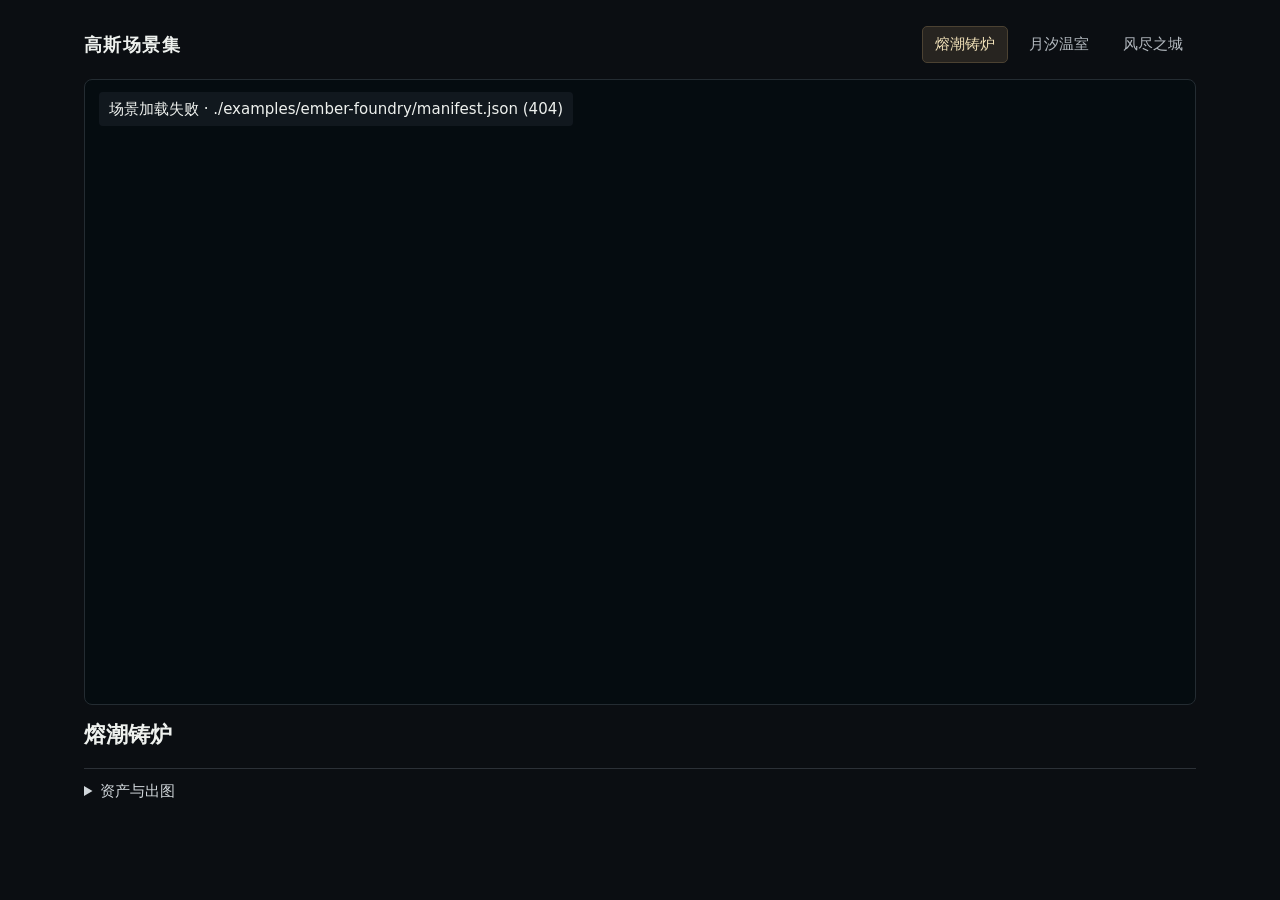
==== index.html @ 3013539a "Publish the skill and scene gallery" ====
<!doctype html>
<html lang="zh-CN">
<head>
  <meta charset="utf-8">
  <meta name="viewport" content="width=device-width, initial-scale=1">
  <meta name="color-scheme" content="dark">
  <title>Make Game Assets · 高斯场景集</title>
  <link rel="stylesheet" href="./style.css">
</head>
<body>
  <main>
    <header>
      <h1>高斯场景集</h1>
      <nav id="scenes" aria-label="切换场景">
        <button type="button" data-scene="ember-foundry" aria-pressed="true">熔潮铸炉</button>
        <button type="button" data-scene="moonpool-conservatory" aria-pressed="false">月汐温室</button>
        <button type="button" data-scene="windward-citadel" aria-pressed="false">风尽之城</button>
      </nav>
    </header>
    <section aria-labelledby="scene-name">
      <div class="stage">
        <canvas id="stage" tabindex="0" aria-label="拖动或使用方向键旋转，滚轮缩放"></canvas>
        <p id="message" role="status">正在加载场景…</p>
      </div>
      <div class="caption">
        <div>
          <h2 id="scene-name">熔潮铸炉</h2>
          <p id="scene-description"></p>
        </div>
        <a id="play" hidden>进入可玩版 ↗</a>
      </div>
    </section>
    <details id="inspector">
      <summary>资产与出图</summary>
      <div class="controls">
        <label>查看 <select id="asset" aria-label="查看独立资产" disabled><option value="">完整场景</option></select></label>
        <label>出图 <select id="mode"><option value="pixel">像素后处理</option><option value="raw">原始高斯</option></select></label>
        <button type="button" id="motion" aria-pressed="false" disabled>播放动态</button>
        <button type="button" id="reset" disabled>复位镜头</button>
        <button type="button" id="compare" disabled>导出同帧对比</button>
      </div>
      <p id="view-info" class="muted" aria-live="polite"></p>
      <div id="asset-links" class="links" hidden>
        <a id="download-splat" download>下载 .splat</a>
        <a id="download-editable" download>下载可编辑数据</a>
      </div>
      <div id="captures" hidden>
        <div class="comparison">
          <figure><img id="raw-preview" alt="原始高斯"><figcaption><a id="capture-raw" download>原始高斯 PNG</a></figcaption></figure>
          <figure><img id="pixel-preview" alt="像素后处理"><figcaption><a id="capture-pixel" download>像素后处理 PNG</a></figcaption></figure>
        </div>
        <div class="links">
          <a id="capture-details" download>细节遮罩 PNG</a>
          <a id="capture-metadata" download>帧信息 JSON</a>
        </div>
      </div>
    </details>
    <noscript>请启用 JavaScript 以渲染三维场景。</noscript>
  </main>
  <script type="module" src="./gallery.mjs"></script>
</body>
</html>
---- style.css ----
:root {
  color-scheme: dark;
  font: 15px/1.5 system-ui, -apple-system, "PingFang SC", sans-serif;
  background: #0b0e12;
  color: #eef1ee;
}
* { box-sizing: border-box; }
[hidden] { display: none !important; }
body { margin: 0; }
main { width: min(1160px, 100%); margin: auto; padding: 26px 24px 48px; }
header, .caption { display: flex; align-items: center; justify-content: space-between; gap: 14px; }
header { margin-bottom: 16px; flex-wrap: wrap; }
h1, h2, p, figure { margin: 0; }
h1 { font-size: 18px; font-weight: 650; letter-spacing: .08em; }
h2 { font-size: 22px; font-weight: 640; line-height: 1.35; }
nav, .controls, .links { display: flex; gap: 8px; align-items: center; flex-wrap: wrap; }
button, select { font: inherit; color: inherit; padding: 6px 12px; border: 1px solid #343b42; border-radius: 5px; background: #151a20; }
button:not(:disabled), select:not(:disabled), summary { cursor: pointer; }
nav button { border-color: transparent; background: transparent; color: #b3b9bf; }
nav button[aria-pressed=true], #motion[aria-pressed=true] { color: #f2e2b9; background: #272420; border-color: #4c4232; }
button:disabled, select:disabled { opacity: .55; }
button:hover:not(:disabled), select:hover:not(:disabled) { border-color: #8b8274; }
:focus-visible { outline: 2px solid #dcba79; outline-offset: 3px; }
.stage { position: relative; background: #050c10; border: 1px solid #242c32; border-radius: 8px; overflow: hidden; }
canvas { display: block; width: 100%; height: clamp(270px, 56vw, 624px); touch-action: none; cursor: grab; }
canvas:active { cursor: grabbing; }
#message { position: absolute; z-index: 1; top: 12px; left: 14px; right: auto; max-width: calc(100% - 28px); padding: 6px 10px; border-radius: 4px; background: #131a20eb; }
.caption { padding: 15px 0; align-items: flex-start; }
#scene-description, .muted { color: #a3adb6; margin-top: 4px; }
a { color: #eccd93; text-underline-offset: .2em; }
#play { flex: none; padding-top: 4px; }
details { border-top: 1px solid #2c3137; padding-top: 11px; color: #d0d6da; }
summary { width: fit-content; }
.controls, .links, #captures { margin-top: 12px; }
.controls { gap: 10px; }
select { max-width: 250px; }
.comparison { display: grid; grid-template-columns: repeat(2, minmax(0, 1fr)); gap: 10px; }
.comparison img { width: 100%; display: block; }
figcaption { padding-top: 5px; }
@media (max-width: 540px) {
  main { padding: 16px 12px 32px; }
  h2 { font-size: 19px; }
  nav button { padding-inline: 8px; }
  .caption { flex-wrap: wrap; }
  canvas { height: 66vw; min-height: 245px; }
}
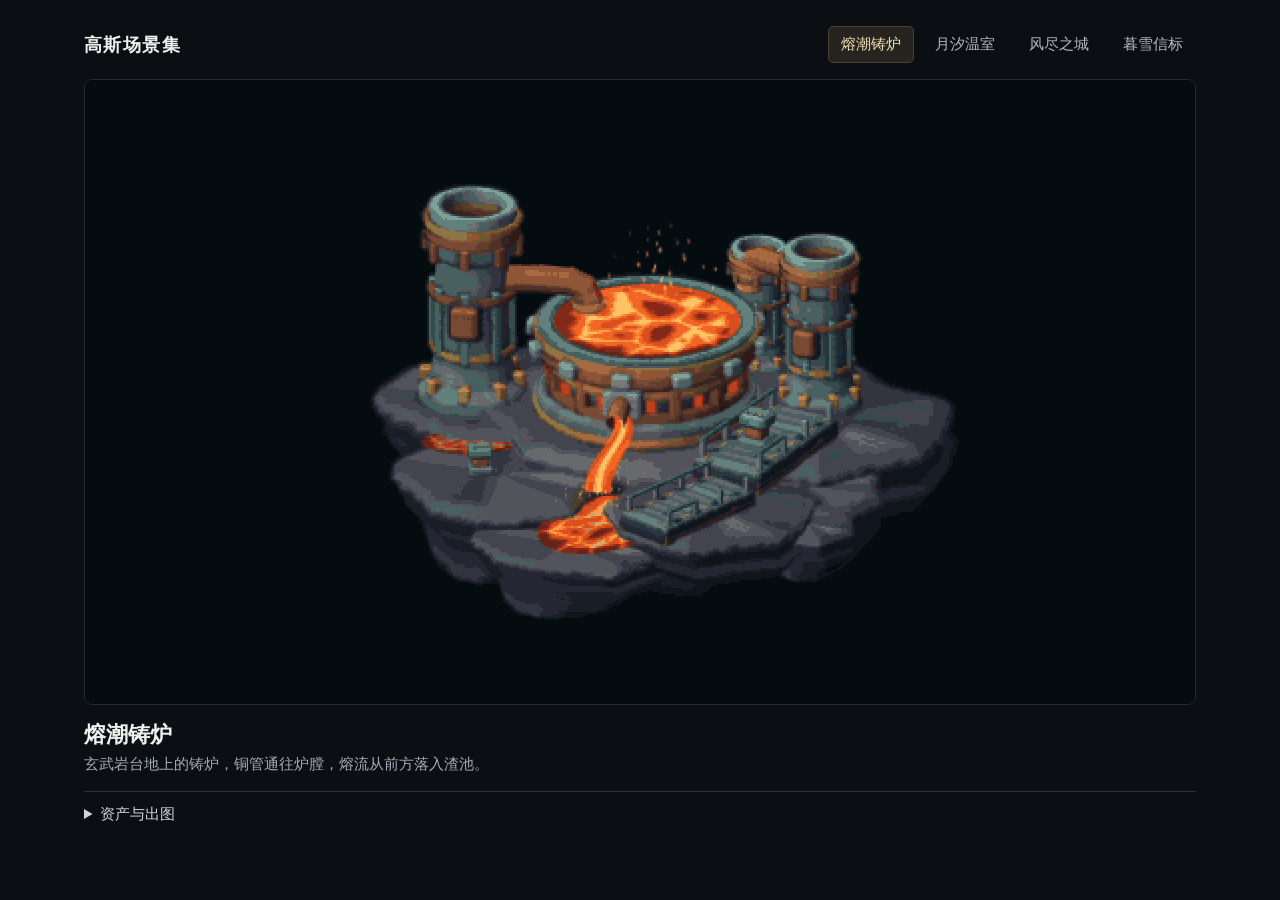
==== commit b7315442: "Add interactive Frostline Beacon and English-first documentation" ====
--- a/index.html
+++ b/index.html
@@ -15,6 +15,7 @@
         <button type="button" data-scene="ember-foundry" aria-pressed="true">熔潮铸炉</button>
         <button type="button" data-scene="moonpool-conservatory" aria-pressed="false">月汐温室</button>
         <button type="button" data-scene="windward-citadel" aria-pressed="false">风尽之城</button>
+        <button type="button" data-scene="frostline-beacon" aria-pressed="false">暮雪信标</button>
       </nav>
     </header>
     <section aria-labelledby="scene-name">
@@ -36,6 +37,7 @@
         <label>查看 <select id="asset" aria-label="查看独立资产" disabled><option value="">完整场景</option></select></label>
         <label>出图 <select id="mode"><option value="pixel">像素后处理</option><option value="raw">原始高斯</option></select></label>
         <button type="button" id="motion" aria-pressed="false" disabled>播放动态</button>
+        <button type="button" id="beacon" aria-pressed="false" title="画面获得焦点后也可按 B" hidden>信标</button>
         <button type="button" id="reset" disabled>复位镜头</button>
         <button type="button" id="compare" disabled>导出同帧对比</button>
       </div>
--- a/style.css
+++ b/style.css
@@ -17,7 +17,7 @@
 button, select { font: inherit; color: inherit; padding: 6px 12px; border: 1px solid #343b42; border-radius: 5px; background: #151a20; }
 button:not(:disabled), select:not(:disabled), summary { cursor: pointer; }
 nav button { border-color: transparent; background: transparent; color: #b3b9bf; }
-nav button[aria-pressed=true], #motion[aria-pressed=true] { color: #f2e2b9; background: #272420; border-color: #4c4232; }
+nav button[aria-pressed=true], .controls button[aria-pressed=true] { color: #f2e2b9; background: #272420; border-color: #4c4232; }
 button:disabled, select:disabled { opacity: .55; }
 button:hover:not(:disabled), select:hover:not(:disabled) { border-color: #8b8274; }
 :focus-visible { outline: 2px solid #dcba79; outline-offset: 3px; }
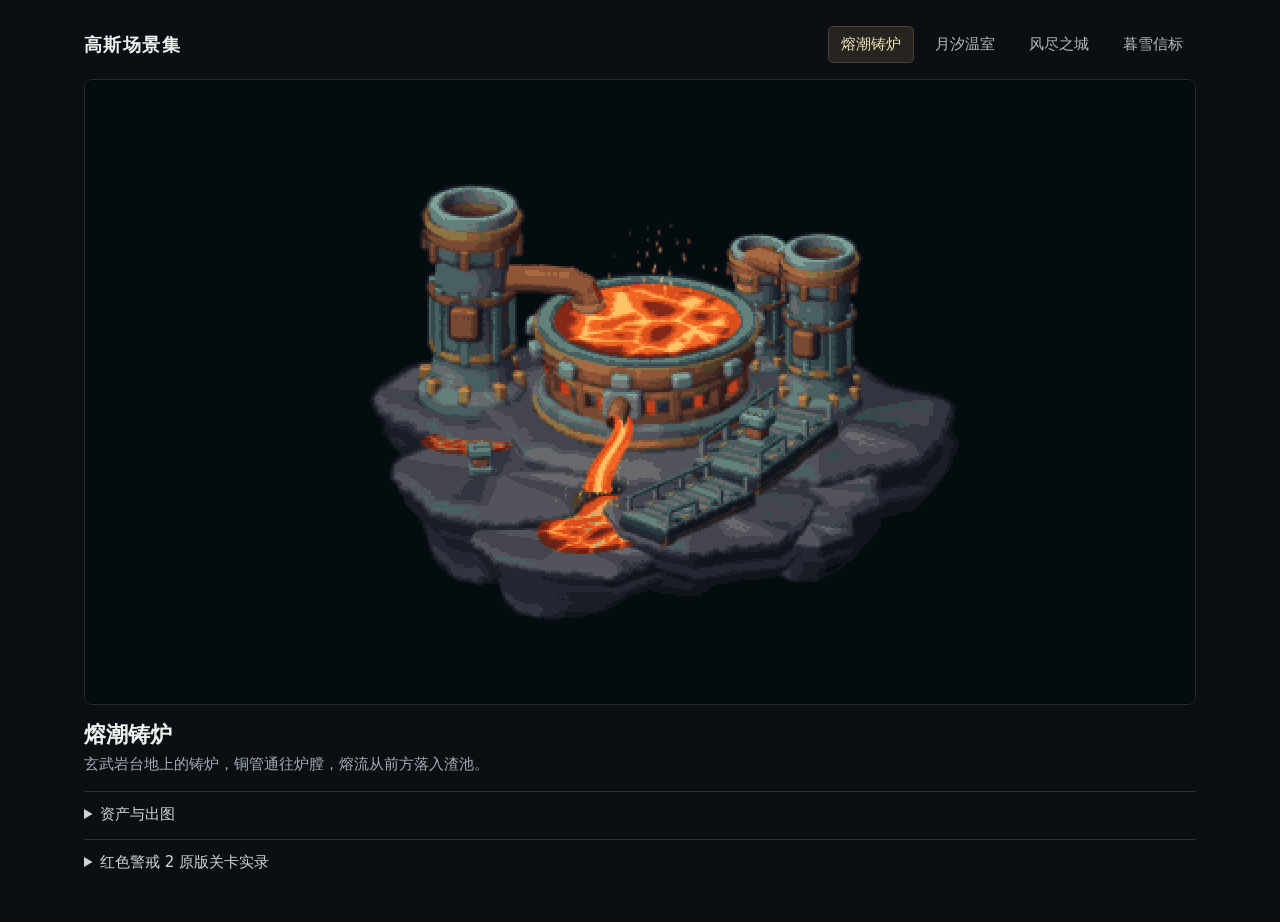
==== commit ae48837e: "Add classic Red Alert 2 gameplay references" ====
--- a/index.html
+++ b/index.html
@@ -57,6 +57,15 @@
         </div>
       </div>
     </details>
+    <details class="references">
+      <summary>红色警戒 2 原版关卡实录</summary>
+      <ul>
+        <li><a href="https://www.youtube.com/watch?v=OITgFTEUTFI" target="_blank" rel="noopener noreferrer">第 1 关 · Lone Guardian · 纽约港</a></li>
+        <li><a href="https://www.youtube.com/watch?v=Rhv3rNEdT14" target="_blank" rel="noopener noreferrer">第 7 关 · Deep Sea · 珍珠港</a></li>
+        <li><a href="https://www.youtube.com/watch?v=oZx_sbLsN9A" target="_blank" rel="noopener noreferrer">第 9 关 · Sun Temple · 图卢姆</a></li>
+        <li><a href="https://www.youtube.com/watch?v=gC3nP2FsMSc" target="_blank" rel="noopener noreferrer">第 10 关 · Mirage · 黑森林</a></li>
+      </ul>
+    </details>
     <noscript>请启用 JavaScript 以渲染三维场景。</noscript>
   </main>
   <script type="module" src="./gallery.mjs"></script>
--- a/style.css
+++ b/style.css
@@ -30,6 +30,9 @@
 a { color: #eccd93; text-underline-offset: .2em; }
 #play { flex: none; padding-top: 4px; }
 details { border-top: 1px solid #2c3137; padding-top: 11px; color: #d0d6da; }
+.references { margin-top: 14px; }
+.references ul { padding-left: 20px; margin: 10px 0 0; }
+.references li + li { margin-top: 6px; }
 summary { width: fit-content; }
 .controls, .links, #captures { margin-top: 12px; }
 .controls { gap: 10px; }
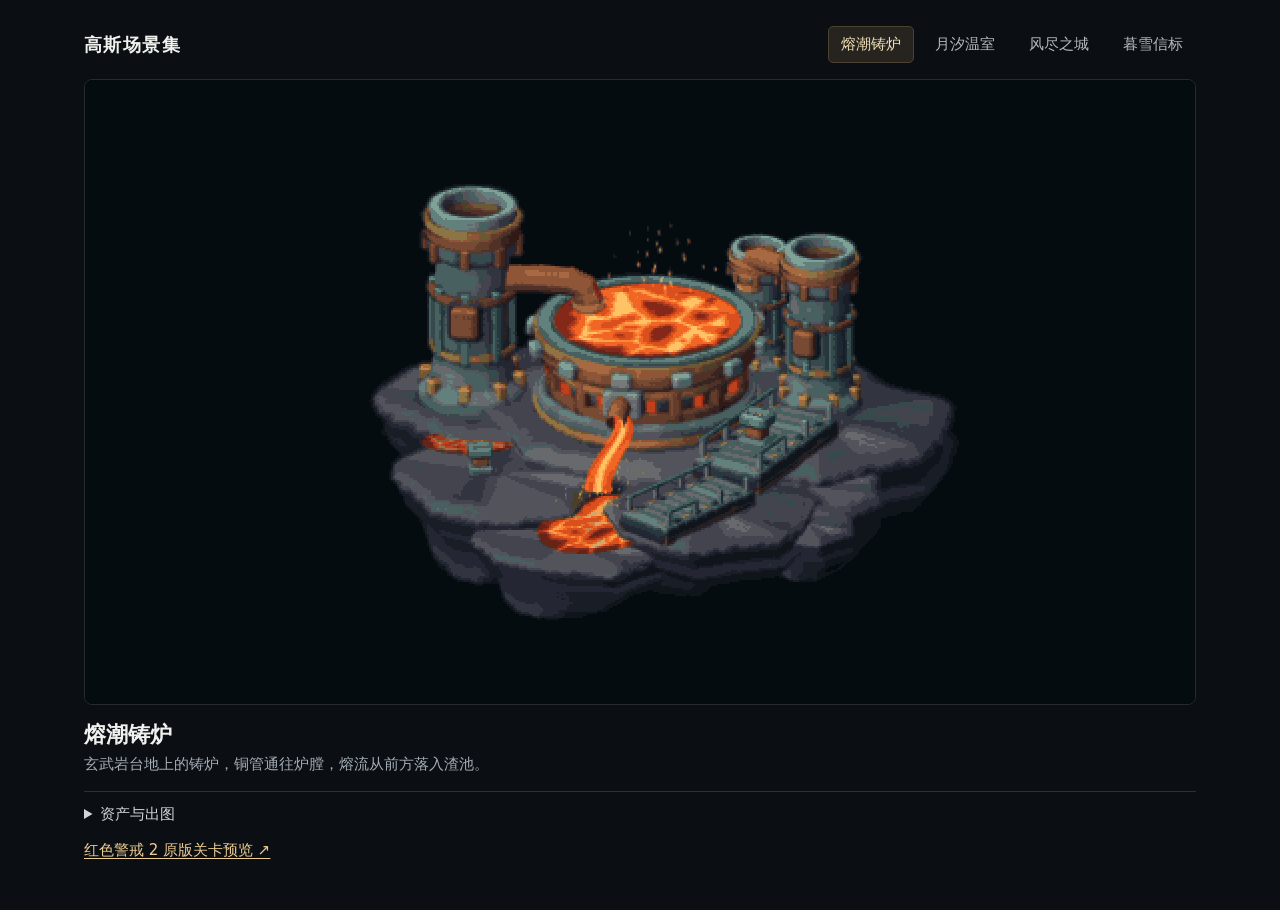
==== commit d5d356a3: "Add a bilingual preview page for four Red Alert 2 missions" ====
--- a/index.html
+++ b/index.html
@@ -57,15 +57,7 @@
         </div>
       </div>
     </details>
-    <details class="references">
-      <summary>红色警戒 2 原版关卡实录</summary>
-      <ul>
-        <li><a href="https://www.youtube.com/watch?v=OITgFTEUTFI" target="_blank" rel="noopener noreferrer">第 1 关 · Lone Guardian · 纽约港</a></li>
-        <li><a href="https://www.youtube.com/watch?v=Rhv3rNEdT14" target="_blank" rel="noopener noreferrer">第 7 关 · Deep Sea · 珍珠港</a></li>
-        <li><a href="https://www.youtube.com/watch?v=oZx_sbLsN9A" target="_blank" rel="noopener noreferrer">第 9 关 · Sun Temple · 图卢姆</a></li>
-        <li><a href="https://www.youtube.com/watch?v=gC3nP2FsMSc" target="_blank" rel="noopener noreferrer">第 10 关 · Mirage · 黑森林</a></li>
-      </ul>
-    </details>
+    <a class="references" href="./red-alert-2/">红色警戒 2 原版关卡预览 ↗</a>
     <noscript>请启用 JavaScript 以渲染三维场景。</noscript>
   </main>
   <script type="module" src="./gallery.mjs"></script>
--- a/style.css
+++ b/style.css
@@ -30,9 +30,7 @@
 a { color: #eccd93; text-underline-offset: .2em; }
 #play { flex: none; padding-top: 4px; }
 details { border-top: 1px solid #2c3137; padding-top: 11px; color: #d0d6da; }
-.references { margin-top: 14px; }
-.references ul { padding-left: 20px; margin: 10px 0 0; }
-.references li + li { margin-top: 6px; }
+.references { display: inline-block; margin-top: 14px; }
 summary { width: fit-content; }
 .controls, .links, #captures { margin-top: 12px; }
 .controls { gap: 10px; }
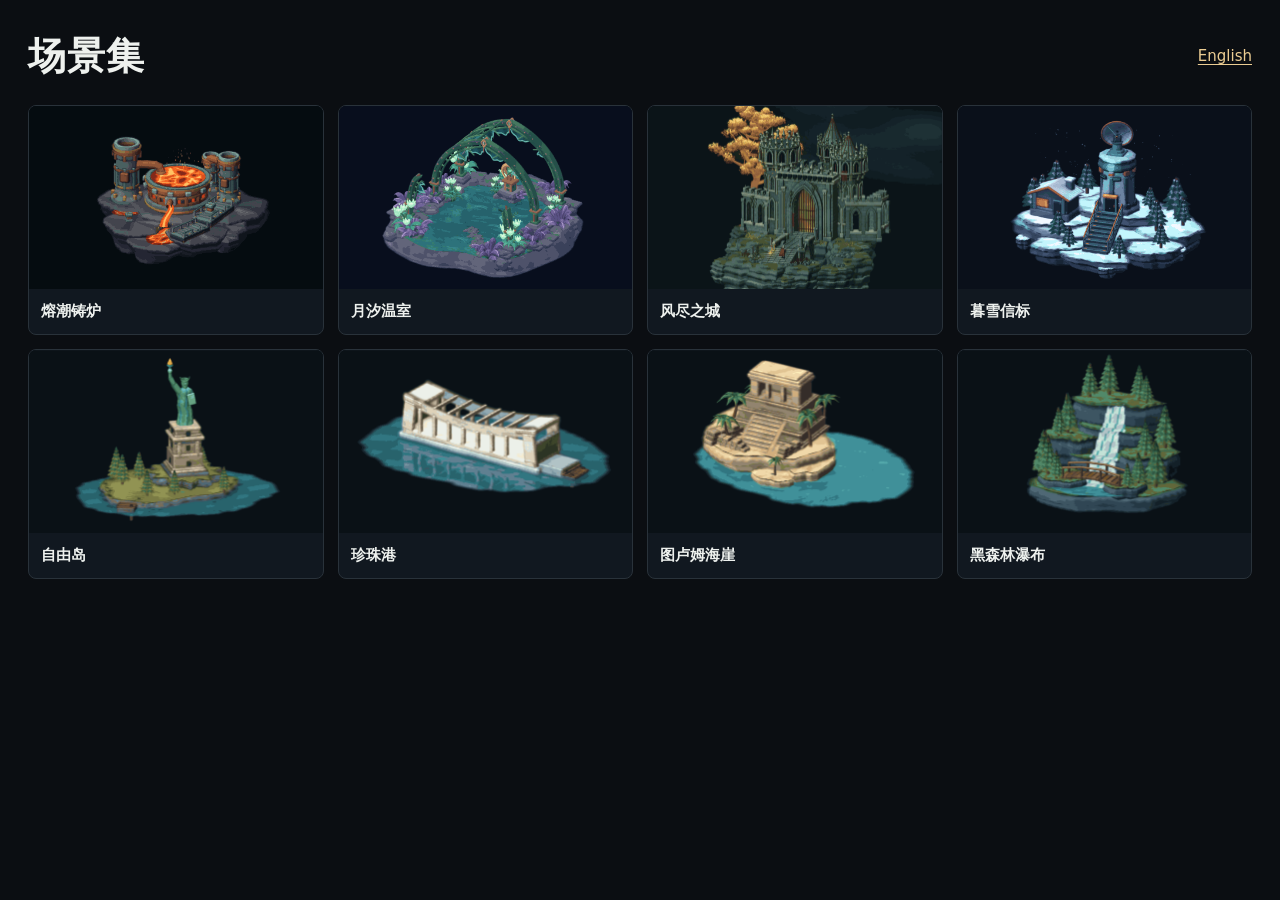
==== commit 064a93fa: "Show all eight Gaussian scenes in one full-screen preview gallery" ====
--- a/index.html
+++ b/index.html
@@ -4,62 +4,65 @@
   <meta charset="utf-8">
   <meta name="viewport" content="width=device-width, initial-scale=1">
   <meta name="color-scheme" content="dark">
-  <title>Make Game Assets · 高斯场景集</title>
+  <title>3D 场景集</title>
   <link rel="stylesheet" href="./style.css">
 </head>
 <body>
-  <main>
-    <header>
-      <h1>高斯场景集</h1>
-      <nav id="scenes" aria-label="切换场景">
-        <button type="button" data-scene="ember-foundry" aria-pressed="true">熔潮铸炉</button>
-        <button type="button" data-scene="moonpool-conservatory" aria-pressed="false">月汐温室</button>
-        <button type="button" data-scene="windward-citadel" aria-pressed="false">风尽之城</button>
-        <button type="button" data-scene="frostline-beacon" aria-pressed="false">暮雪信标</button>
-      </nav>
+  <main class="gallery">
+    <header class="gallery-head">
+      <h1 data-en="Scene Gallery">场景集</h1>
+      <a id="language" href="?lang=en" lang="en">English</a>
     </header>
-    <section aria-labelledby="scene-name">
+    <div id="scene-grid" class="scene-grid" aria-label="全部场景"></div>
+    <noscript>启用 JavaScript 后可以打开场景并环绕查看。</noscript>
+  </main>
+
+  <dialog id="viewer" aria-labelledby="scene-name">
+    <div class="viewer-shell">
+      <header class="viewer-head">
+        <div>
+          <h2 id="scene-name"></h2>
+          <p id="scene-description"></p>
+        </div>
+        <button type="button" id="close-viewer" aria-label="关闭预览" autofocus>×</button>
+      </header>
       <div class="stage">
         <canvas id="stage" tabindex="0" aria-label="拖动或使用方向键旋转，滚轮缩放"></canvas>
-        <p id="message" role="status">正在加载场景…</p>
+        <p id="message" role="status" hidden></p>
       </div>
-      <div class="caption">
-        <div>
-          <h2 id="scene-name">熔潮铸炉</h2>
-          <p id="scene-description"></p>
-        </div>
-        <a id="play" hidden>进入可玩版 ↗</a>
-      </div>
-    </section>
-    <details id="inspector">
-      <summary>资产与出图</summary>
-      <div class="controls">
-        <label>查看 <select id="asset" aria-label="查看独立资产" disabled><option value="">完整场景</option></select></label>
-        <label>出图 <select id="mode"><option value="pixel">像素后处理</option><option value="raw">原始高斯</option></select></label>
-        <button type="button" id="motion" aria-pressed="false" disabled>播放动态</button>
-        <button type="button" id="beacon" aria-pressed="false" title="画面获得焦点后也可按 B" hidden>信标</button>
-        <button type="button" id="reset" disabled>复位镜头</button>
-        <button type="button" id="compare" disabled>导出同帧对比</button>
-      </div>
-      <p id="view-info" class="muted" aria-live="polite"></p>
-      <div id="asset-links" class="links" hidden>
-        <a id="download-splat" download>下载 .splat</a>
-        <a id="download-editable" download>下载可编辑数据</a>
-      </div>
-      <div id="captures" hidden>
-        <div class="comparison">
-          <figure><img id="raw-preview" alt="原始高斯"><figcaption><a id="capture-raw" download>原始高斯 PNG</a></figcaption></figure>
-          <figure><img id="pixel-preview" alt="像素后处理"><figcaption><a id="capture-pixel" download>像素后处理 PNG</a></figcaption></figure>
-        </div>
-        <div class="links">
-          <a id="capture-details" download>细节遮罩 PNG</a>
-          <a id="capture-metadata" download>帧信息 JSON</a>
-        </div>
-      </div>
-    </details>
-    <a class="references" href="./red-alert-2/">红色警戒 2 原版关卡预览 ↗</a>
-    <noscript>请启用 JavaScript 以渲染三维场景。</noscript>
-  </main>
+      <footer class="viewer-tools">
+        <a id="play" data-en="Play as the traveler ↗" hidden>进入可玩版 ↗</a>
+        <details id="inspector">
+          <summary data-en="Assets and rendering">资产与出图</summary>
+          <div class="inspector-panel">
+            <div class="controls">
+              <label><span data-en="View">查看</span> <select id="asset" aria-label="查看独立资产" disabled><option value="" data-en="Full scene">完整场景</option></select></label>
+              <label><span data-en="Render">出图</span> <select id="mode"><option value="pixel" data-en="Pixel art">像素后处理</option><option value="raw" data-en="Raw splats">原始高斯</option></select></label>
+              <button type="button" id="motion" aria-pressed="false" disabled data-en="Play motion">播放动态</button>
+              <button type="button" id="beacon" aria-pressed="false" title="画面获得焦点后也可按 B" hidden data-en="Beacon">信标</button>
+              <button type="button" id="reset" disabled data-en="Reset camera">复位镜头</button>
+              <button type="button" id="compare" disabled data-en="Export same-frame comparison">导出同帧对比</button>
+            </div>
+            <p id="view-info" class="muted" aria-live="polite"></p>
+            <div id="asset-links" class="links" hidden>
+              <a id="download-splat" download data-en="Download .splat">下载 .splat</a>
+              <a id="download-editable" download data-en="Download editable data">下载可编辑数据</a>
+            </div>
+            <div id="captures" hidden>
+              <div class="comparison">
+                <figure><img id="raw-preview" alt="原始高斯"><figcaption><a id="capture-raw" download data-en="Raw splats PNG">原始高斯 PNG</a></figcaption></figure>
+                <figure><img id="pixel-preview" alt="像素后处理"><figcaption><a id="capture-pixel" download data-en="Pixel art PNG">像素后处理 PNG</a></figcaption></figure>
+              </div>
+              <div class="links">
+                <a id="capture-details" download data-en="Detail mask PNG">细节遮罩 PNG</a>
+                <a id="capture-metadata" download data-en="Frame metadata JSON">帧信息 JSON</a>
+              </div>
+            </div>
+          </div>
+        </details>
+      </footer>
+    </div>
+  </dialog>
   <script type="module" src="./gallery.mjs"></script>
 </body>
 </html>
--- a/style.css
+++ b/style.css
@@ -3,45 +3,95 @@
   font: 15px/1.5 system-ui, -apple-system, "PingFang SC", sans-serif;
   background: #0b0e12;
   color: #eef1ee;
+  --line: #29323a;
+  --muted: #a3adb6;
 }
 * { box-sizing: border-box; }
 [hidden] { display: none !important; }
-body { margin: 0; }
-main { width: min(1160px, 100%); margin: auto; padding: 26px 24px 48px; }
-header, .caption { display: flex; align-items: center; justify-content: space-between; gap: 14px; }
-header { margin-bottom: 16px; flex-wrap: wrap; }
-h1, h2, p, figure { margin: 0; }
-h1 { font-size: 18px; font-weight: 650; letter-spacing: .08em; }
-h2 { font-size: 22px; font-weight: 640; line-height: 1.35; }
-nav, .controls, .links { display: flex; gap: 8px; align-items: center; flex-wrap: wrap; }
+body, h1, h2, p, figure { margin: 0; }
+body:has(dialog[open]) { overflow: hidden; }
+a { color: #eccd93; text-underline-offset: .20em; }
+:focus-visible { outline: 2px solid #e5bd7d; outline-offset: 3px; }
 button, select { font: inherit; color: inherit; padding: 6px 12px; border: 1px solid #343b42; border-radius: 5px; background: #151a20; }
 button:not(:disabled), select:not(:disabled), summary { cursor: pointer; }
-nav button { border-color: transparent; background: transparent; color: #b3b9bf; }
-nav button[aria-pressed=true], .controls button[aria-pressed=true] { color: #f2e2b9; background: #272420; border-color: #4c4232; }
 button:disabled, select:disabled { opacity: .55; }
+button[aria-pressed=true] { color: #f2e2b9; background: #272420; border-color: #4c4232; }
 button:hover:not(:disabled), select:hover:not(:disabled) { border-color: #8b8274; }
-:focus-visible { outline: 2px solid #dcba79; outline-offset: 3px; }
-.stage { position: relative; background: #050c10; border: 1px solid #242c32; border-radius: 8px; overflow: hidden; }
-canvas { display: block; width: 100%; height: clamp(270px, 56vw, 624px); touch-action: none; cursor: grab; }
+
+.gallery { width: min(1440px, 100%); margin: auto; padding: 28px 28px 52px; }
+.gallery-head, .viewer-head { display: flex; align-items: center; justify-content: space-between; gap: 14px; }
+.gallery-head { margin-bottom: 20px; }
+h1 { font-size: clamp(25px, 4vw, 38px); letter-spacing: .025em; font-weight: 680; }
+h2 { font-size: 20px; font-weight: 640; line-height: 1.3; }
+.scene-grid { display: grid; grid-template-columns: repeat(4, minmax(0, 1fr)); gap: 14px; }
+.scene-card {
+  position: relative;
+  width: 100%;
+  display: grid;
+  gap: 0;
+  padding: 0;
+  overflow: hidden;
+  text-align: left;
+  border: 1px solid var(--line);
+  border-radius: 8px;
+  background: #111820;
+}
+.scene-card img { display: block; width: 100%; aspect-ratio: 16/10; object-fit: cover; background: #080e14; }
+.scene-card span { display: block; padding: 11px 12px; font-weight: 630; }
+.scene-card:hover:not(:disabled) { border-color: #a48a65; background: #20252a; }
+.scene-card:hover img { filter: brightness(1.08); }
+
+dialog {
+  position: fixed;
+  inset: 0;
+  width: 100%;
+  height: 100dvh;
+  max-width: none;
+  max-height: none;
+  margin: 0;
+  padding: 0;
+  border: 0;
+  background: #0b0e12;
+  color: inherit;
+}
+dialog::backdrop { background: #0b0e12; }
+.viewer-shell { display: grid; grid-template-rows: auto minmax(0, 1fr) auto; height: 100%; }
+.viewer-head { padding: 10px 16px; border-bottom: 1px solid var(--line); }
+#scene-description, .muted { margin-top: 3px; color: var(--muted); }
+#close-viewer { inline-size: 44px; block-size: 40px; flex: none; padding: 0; font-size: 27px; line-height: 1; }
+.stage { position: relative; min-block-size: 0; background: #050c10; overflow: hidden; }
+canvas { display: block; width: 100%; height: 100%; touch-action: none; cursor: grab; }
 canvas:active { cursor: grabbing; }
-#message { position: absolute; z-index: 1; top: 12px; left: 14px; right: auto; max-width: calc(100% - 28px); padding: 6px 10px; border-radius: 4px; background: #131a20eb; }
-.caption { padding: 15px 0; align-items: flex-start; }
-#scene-description, .muted { color: #a3adb6; margin-top: 4px; }
-a { color: #eccd93; text-underline-offset: .2em; }
-#play { flex: none; padding-top: 4px; }
-details { border-top: 1px solid #2c3137; padding-top: 11px; color: #d0d6da; }
-.references { display: inline-block; margin-top: 14px; }
+#message { position: absolute; top: 12px; left: 14px; max-width: calc(100% - 28px); padding: 6px 10px; border-radius: 4px; background: #131a20eb; }
+.viewer-tools { position: relative; z-index: 2; display: flex; align-items: center; gap: 16px; padding: 8px 16px 10px; border-top: 1px solid var(--line); }
+.inspector-panel {
+  position: absolute;
+  inset-inline: 12px;
+  bottom: calc(100% + 8px);
+  max-width: 1040px;
+  max-height: min(48dvh, 480px);
+  overflow: auto;
+  padding: 12px;
+  border: 1px solid var(--line);
+  border-radius: 7px;
+  background: #151a20f5;
+  box-shadow: 0 10px 24px #0008;
+}
+.inspector-panel .controls { margin-top: 0; }
 summary { width: fit-content; }
-.controls, .links, #captures { margin-top: 12px; }
-.controls { gap: 10px; }
+.controls, .links { display: flex; gap: 8px; align-items: center; flex-wrap: wrap; }
+.controls, .links, #captures { margin-top: 10px; }
 select { max-width: 250px; }
 .comparison { display: grid; grid-template-columns: repeat(2, minmax(0, 1fr)); gap: 10px; }
 .comparison img { width: 100%; display: block; }
 figcaption { padding-top: 5px; }
-@media (max-width: 540px) {
-  main { padding: 16px 12px 32px; }
-  h2 { font-size: 19px; }
-  nav button { padding-inline: 8px; }
-  .caption { flex-wrap: wrap; }
-  canvas { height: 66vw; min-height: 245px; }
+@media (max-width: 960px) {
+  .scene-grid { grid-template-columns: repeat(3, minmax(0, 1fr)); }
 }
+@media (max-width: 640px) {
+  .gallery { padding: 18px 12px 32px; }
+  .scene-grid { grid-template-columns: repeat(2, minmax(0, 1fr)); gap: 9px; }
+  .scene-card span { padding: 8px 9px; font-size: .92rem; }
+  .viewer-head, .viewer-tools { padding-inline: 10px; }
+  #scene-description { font-size: .82rem; }
+}
